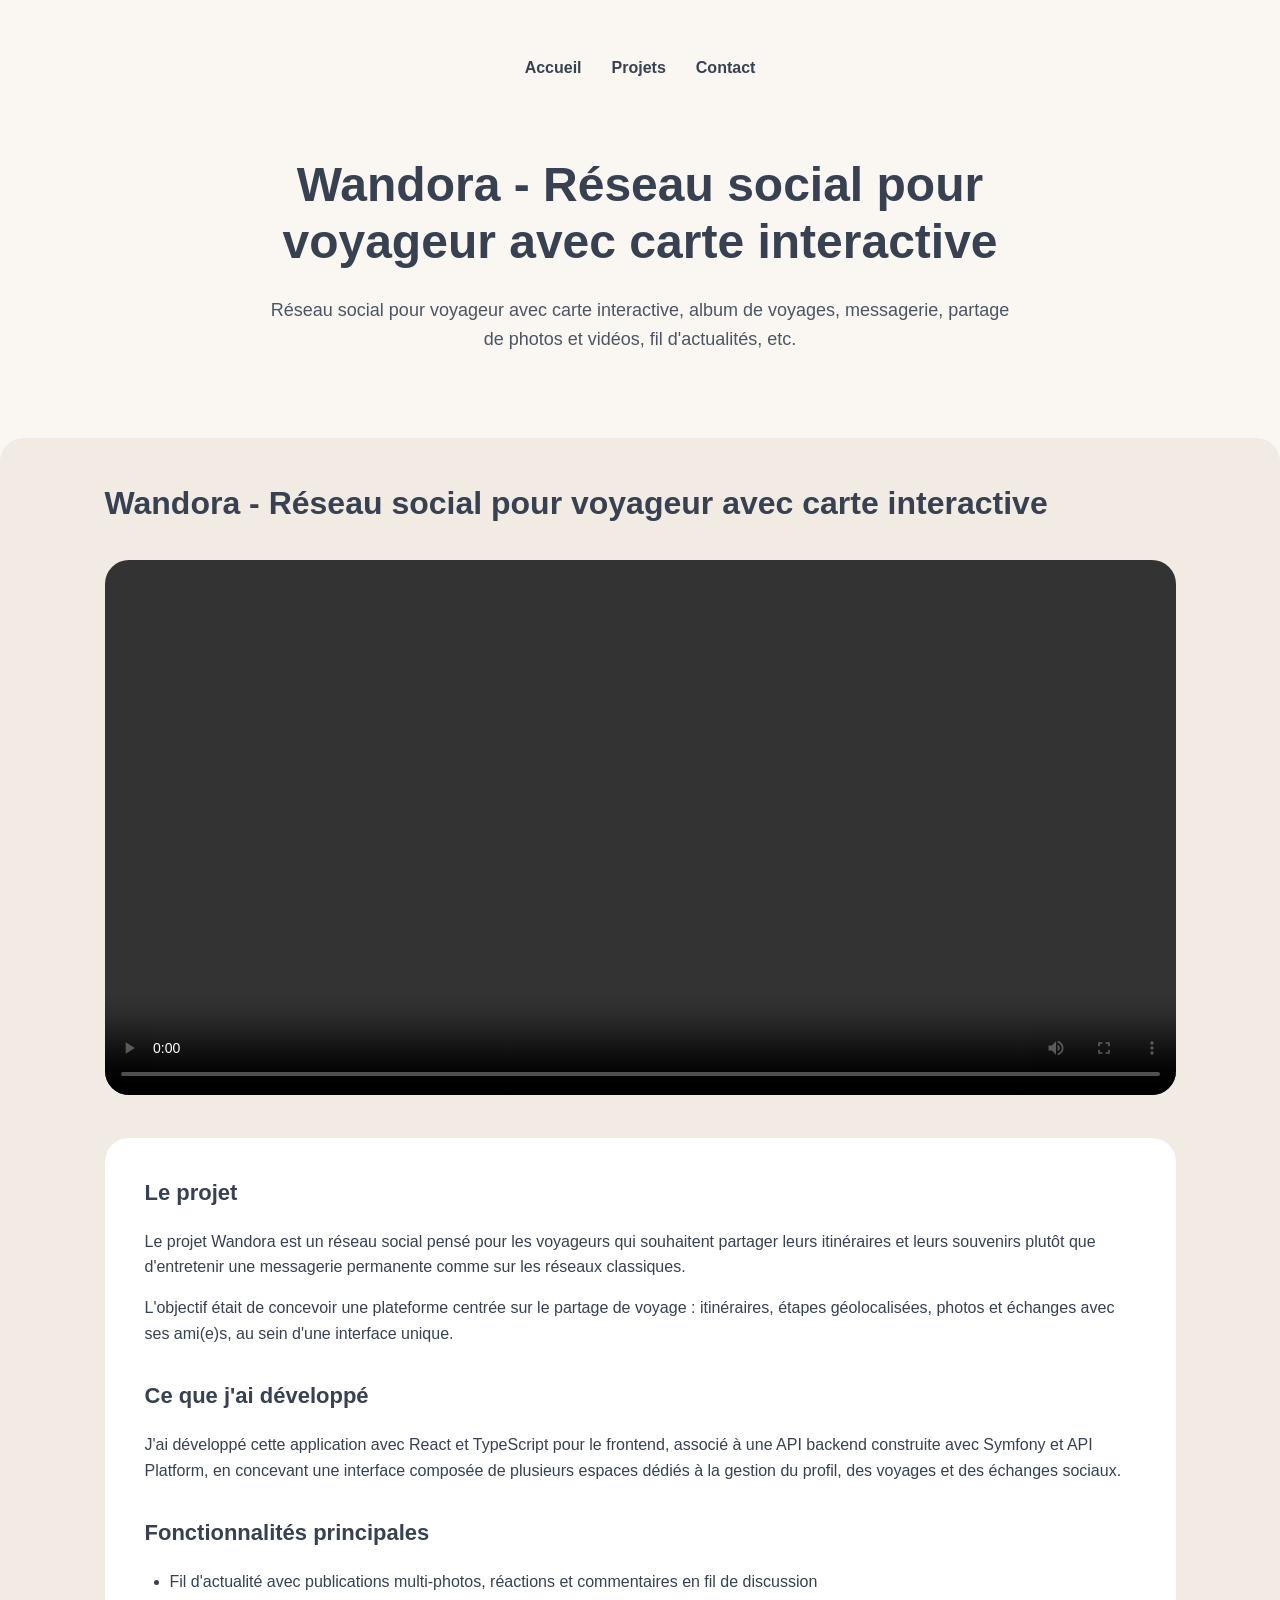
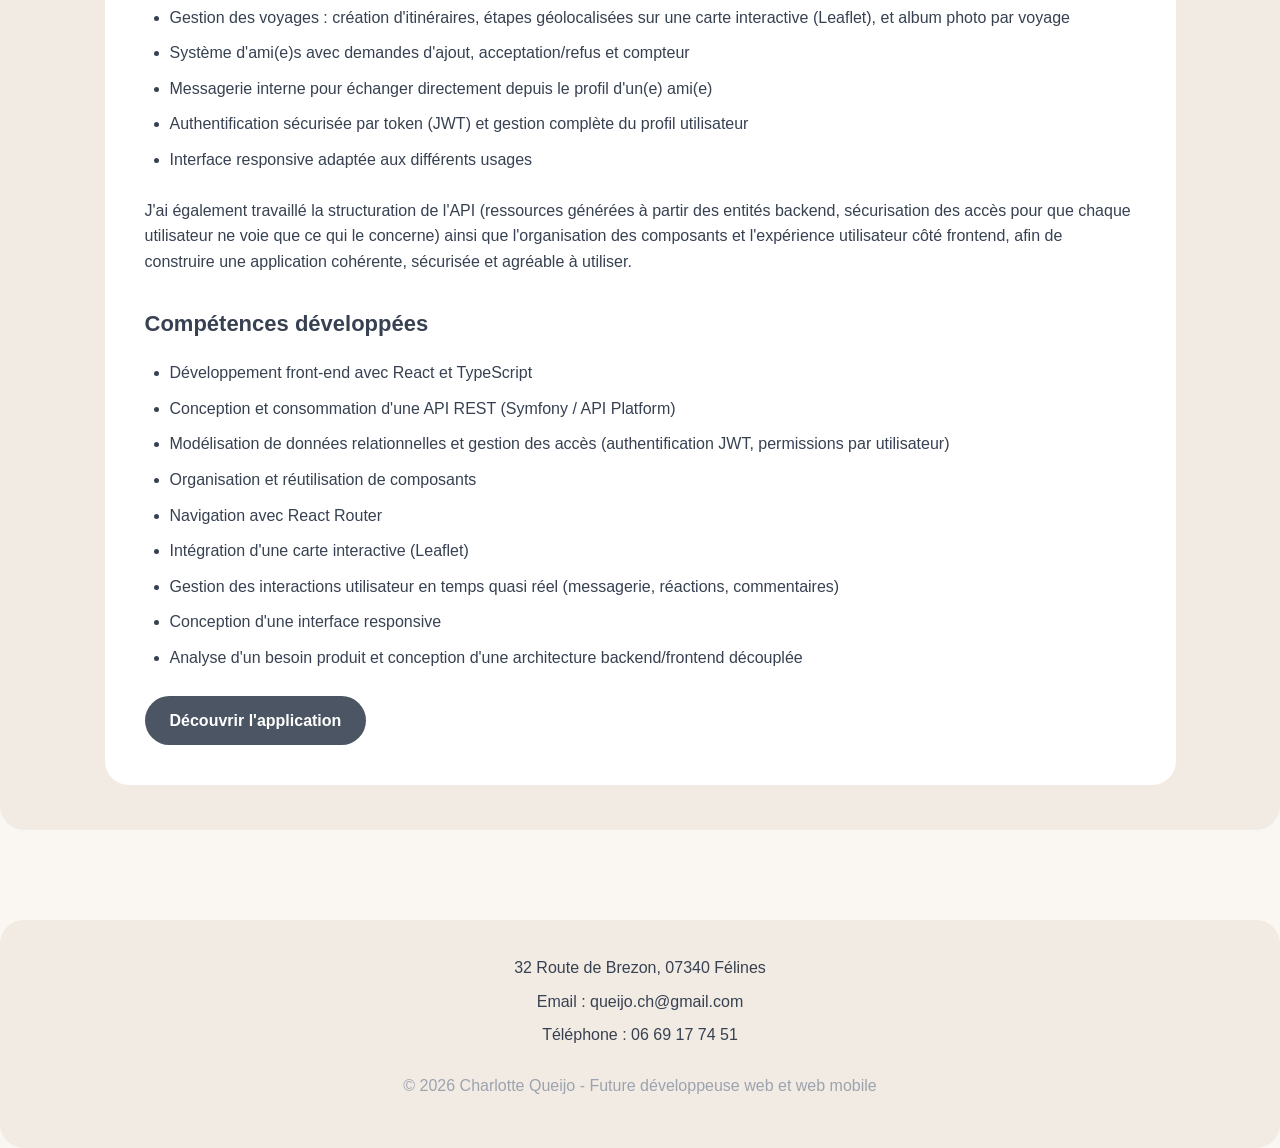
==== wandora.html @ db2d0ba2 "Ajout des projets Wandora, Nomadly, Tech&Dev + corrections CSS, modification README" ====
<!doctype html>

<html lang="fr">
  <head>
    <meta charset="UTF-8" />

    <meta name="viewport" content="width=device-width, initial-scale=1.0" />

    <title>
      Wandora - Réseau social pour voyageur avec carte interactive | Charlotte Queijo
    </title>

    <link rel="stylesheet" href="css/style.css" />
  </head>

  <body>
    <header>
      <div class="container">
        <nav>
          <a href="index.html">Accueil</a>

          <a href="index.html#projets">Projets</a>

          <a href="#contact">Contact</a>
        </nav>

        <h1>Wandora - Réseau social pour voyageur avec carte interactive</h1>

        <p>
          Réseau social pour voyageur avec carte interactive, album de voyages, messagerie, partage de photos et vidéos, fil d'actualités, etc.
        </p>
      </div>
    </header>

    <main>
      <section class="article-projets">
        <div class="container">
          <h2>Wandora - Réseau social pour voyageur avec carte interactive</h2>

          <!-- DÉMONSTRATION VIDÉO -->

          <div class="article-video">
            <video controls>
              <source src="videos/wandora.mp4" type="video/mp4" />

              Votre navigateur ne supporte pas la lecture de cette vidéo.
            </video>
          </div>

          <div class="article-content">
            <h3>Le projet</h3>

            <p>
             Le projet Wandora est un réseau social pensé pour les voyageurs qui souhaitent partager leurs itinéraires et leurs souvenirs plutôt que d'entretenir une messagerie permanente comme sur les réseaux classiques.
            </p>

            <p>
             L'objectif était de concevoir une plateforme centrée sur le partage de voyage : itinéraires, étapes géolocalisées, photos et échanges avec ses ami(e)s, au sein d'une interface unique.
            </p>

            <h3>Ce que j'ai développé</h3>

            <p>
             J'ai développé cette application avec React et TypeScript pour le frontend, associé à une API backend construite avec Symfony et API Platform, en concevant une interface composée de plusieurs espaces dédiés à la gestion du profil, des voyages et des échanges sociaux. </p>

            <h3>Fonctionnalités principales</h3>

            <ul>
              <li>Fil d'actualité avec publications multi-photos, réactions et commentaires en fil de discussion</li>

              <li>
                Gestion des voyages : création d'itinéraires, étapes géolocalisées sur une carte interactive (Leaflet), et album photo par voyage
              </li>

              <li>Système d'ami(e)s avec demandes d'ajout, acceptation/refus et compteur</li>

              <li>
                Messagerie interne pour échanger directement depuis le profil d'un(e) ami(e)
              </li>

              <li>
                Authentification sécurisée par token (JWT) et gestion complète du profil utilisateur
              </li>

              <li>Interface responsive adaptée aux différents usages</li>
            </ul>

            <p>
              J'ai également travaillé la structuration de l'API (ressources générées à partir des entités backend, sécurisation des accès pour que chaque utilisateur ne voie que ce qui le concerne) ainsi que l'organisation des composants et l'expérience utilisateur côté frontend, afin de construire une application cohérente, sécurisée et agréable à utiliser.</p>

            <h3>Compétences développées</h3>

            <ul>
              <li>Développement front-end avec React et TypeScript</li>

              <li>Conception et consommation d'une API REST (Symfony / API Platform)</li>

              <li>Modélisation de données relationnelles et gestion des accès (authentification JWT, permissions par utilisateur)</li>

              <li>Organisation et réutilisation de composants</li>

              <li>Navigation avec React Router</li>

              <li>
                Intégration d'une carte interactive (Leaflet)
              </li>

              <li>Gestion des interactions utilisateur en temps quasi réel (messagerie, réactions, commentaires)</li>

              <li>Conception d'une interface responsive</li>

              <li>Analyse d'un besoin produit et conception d'une architecture backend/frontend découplée</li>
            </ul>

            <a
              href="https://github.com/queijoch-max/Wandora"
              class="button"
              target="_blank"
              rel="noopener noreferrer"
            >
              Découvrir l'application
            </a>
          </div>
        </div>
      </section>
    </main>

    <footer id="contact">
      <div class="footer-contact">
        <p>32 Route de Brezon, 07340 Félines</p>

        <p>Email : queijo.ch@gmail.com</p>

        <p>Téléphone : 06 69 17 74 51</p>
      </div>

      <div class="footer-info">
        <p>© 2026 Charlotte Queijo - Future développeuse web et web mobile</p>
      </div>
    </footer>

    <script src="js/script.js"></script>
  </body>
</html>
---- css/style.css ----
/* ==============================
   VARIABLES - BEIGE MODERNE
============================== */

:root {
  --background: #faf7f2;

  --section: #f1ebe3;

  --card: #ffffff;

  --primary: #4b5563;

  --accent: #c08457;

  --secondary: #9ca3af;

  --text: #374151;

  --border: #e5ddd3;

  --radius: 24px;

  --shadow: 0 10px 30px rgba(75, 85, 99, 0.12);
}

/* ==============================
   RESET
============================== */

* {
  margin: 0;

  padding: 0;

  box-sizing: border-box;
}

html {
  scroll-behavior: smooth;
}

body {
  font-family: "Inter", Arial, sans-serif;

  background: var(--background);

  color: var(--text);

  line-height: 1.6;

  font-size: 16px;
}

/* ==============================
   GLOBAL
============================== */

.container {
  width: 90%;

  max-width: 1200px;

  margin: auto;
}

main {
  padding: 40px 0;
}

img {
  max-width: 100%;

  display: block;
}

/* ==============================
   TITRES
============================== */

h1 {
  font-size: 48px;

  font-weight: 800;

  line-height: 1.2;

  color: var(--text);

  margin-bottom: 25px;
}

h2 {
  font-size: 32px;

  font-weight: 700;

  line-height: 1.3;

  color: var(--text);

  margin-bottom: 25px;
}

h3 {
  font-size: 22px;

  font-weight: 700;

  line-height: 1.4;

  color: var(--text);

  margin-bottom: 15px;
}

h4 {
  font-size: 14px;

  font-weight: 600;

  color: var(--accent);

  margin-bottom: 15px;
}

/* ==============================
   TEXTE
============================== */

p {
  margin-bottom: 15px;
}

/* ==============================
   TITRES DE SECTIONS CENTRÉS
============================== */

.section > h2,
.section-cartes > h2,
.article-projets > h2 {
  text-align: center;
}

/* Sous-titres d'introduction des sections */

.section > h3,
.section-cartes > h3 {
  text-align: center;

  max-width: 750px;

  margin-left: auto;

  margin-right: auto;
}

/* ==============================
   TITRES HEADER
============================== */

header h1 {
  max-width: 900px;
}

header h5 {
  font-size: 14px;

  font-weight: 700;

  letter-spacing: 1px;

  text-transform: uppercase;

  color: var(--secondary);

  margin-bottom: 20px;
}

/* Texte justifié de la présentation */

.section p {
  text-align: justify;
}

/* ==============================
   LIENS
============================== */

a {
  text-decoration: none;

  color: var(--text);

  transition: 0.3s;
}

a:hover {
  color: var(--accent);
}

/* ==============================
   NAVIGATION
============================== */

nav {
  display: flex;

  gap: 30px;

  padding: 25px 0;

  margin-bottom: 50px;
}

nav a {
  font-weight: 600;
}

/* ==============================
   HEADER
============================== */

header {
  padding: 30px 0;
}

header p {
  max-width: 750px;

  font-size: 18px;

  color: #4b5563;
}

header h5 {
  font-size: 14px;

  letter-spacing: 1px;

  text-transform: uppercase;

  color: var(--secondary);

  margin-bottom: 20px;
}

.hero-actions {
  margin: 20px 0 35px;
}

/* ==============================
   SECTIONS
============================== */

.section {
  background: var(--section);

  border-radius: var(--radius);

  padding: 45px;

  margin: 40px 0;
}

/* ==============================
   COMPETENCES / SKILLS
============================== */

.skills {
  display: flex;

  flex-wrap: wrap;

  justify-content: center;

  align-items: center;

  gap: 12px;

  width: 100%;

  margin: 25px auto 0;
}

.skill {
  background: var(--card);

  border: 1px solid var(--border);

  color: var(--text);

  padding: 10px 20px;

  border-radius: 50px;

  font-size: 14px;

  font-weight: 600;

  transition: 0.3s;
}

.skill:hover {
  background: var(--accent);

  color: white;

  transform: translateY(-3px);
}
/* ==============================
   CARTES PROJETS
============================== */

.section-cartes {
  background: var(--section);

  border-radius: var(--radius);

  padding: 45px;
}

.grille-cartes {
  display: grid;

  grid-template-columns: repeat(2, 1fr);

  gap: 30px;
}

.carte {
  background: var(--card);

  border-radius: var(--radius);

  overflow: hidden;

  box-shadow: var(--shadow);

  transition: 0.3s;
}

.carte:hover {
  transform: translateY(-8px);
}

.carte-image {
  width: 100%;

  height: 230px;

  object-fit: cover;
}

.carte h3 {
  margin: 25px 30px 10px;
}

.carte h4 {
  margin: 0 30px 15px;
}

.carte p {
  margin: 0 30px 20px;

  color: #4b5563;
}

.carte .button {
  margin: 0 30px 30px;
}

/* ==============================
   PAGES PROJETS
============================== */

.article-projets {
  background: var(--section);

  border-radius: var(--radius);

  padding: 45px;
}

.article-video {
  margin: 35px 0;
}

.article-video video {
  width: 100%;

  max-height: 600px;

  border-radius: var(--radius);
}

.article-content {
  background: var(--card);

  padding: 40px;

  border-radius: var(--radius);
}

.article-content h3 {
  margin-top: 35px;

  margin-bottom: 20px;
}

.article-content h3:first-child {
  margin-top: 0;
}

.article-content ul {
  margin: 20px 0 25px 25px;
}

.article-content li {
  margin-bottom: 10px;
}

/* ==============================
   BOUTONS
============================== */

.button {
  display: inline-block;

  padding: 12px 25px;

  background: var(--primary);

  color: white;

  border-radius: 50px;

  font-weight: 600;

  transition: 0.3s;
}

.button:hover {
  background: var(--accent);

  color: white;

  transform: translateY(-3px);
}

/* ==============================
   FOOTER
============================== */

footer {
  background: var(--section);

  border-radius: var(--radius);

  padding: 35px;

  margin-top: 50px;

  text-align: center;
}

.footer-contact p {
  margin-bottom: 8px;
}

.footer-info {
  margin-top: 25px;

  color: var(--secondary);
}

/* ==============================
   RESPONSIVE
============================== */

@media (max-width: 900px) {
  h1 {
    font-size: 36px;
  }

  h2 {
    font-size: 28px;
  }

  .grille-cartes {
    grid-template-columns: 1fr;
  }
}

@media (max-width: 600px) {
  .section,
  .section-cartes,
  .article-projets {
    padding: 25px;
  }

  .article-content {
    padding: 25px;
  }

  nav {
    flex-direction: column;

    gap: 15px;
  }

  .carte-image {
    height: 180px;
  }
}
/* ==============================
   HEADER ACCUEIL
============================== */

header .container {
  text-align: center;
}

header h1 {
  max-width: 900px;
  margin-left: auto;
  margin-right: auto;
}

header p {
  max-width: 750px;
  margin-left: auto;
  margin-right: auto;
}

header nav {
  justify-content: center;
}

header h5 {
  text-align: center;
}
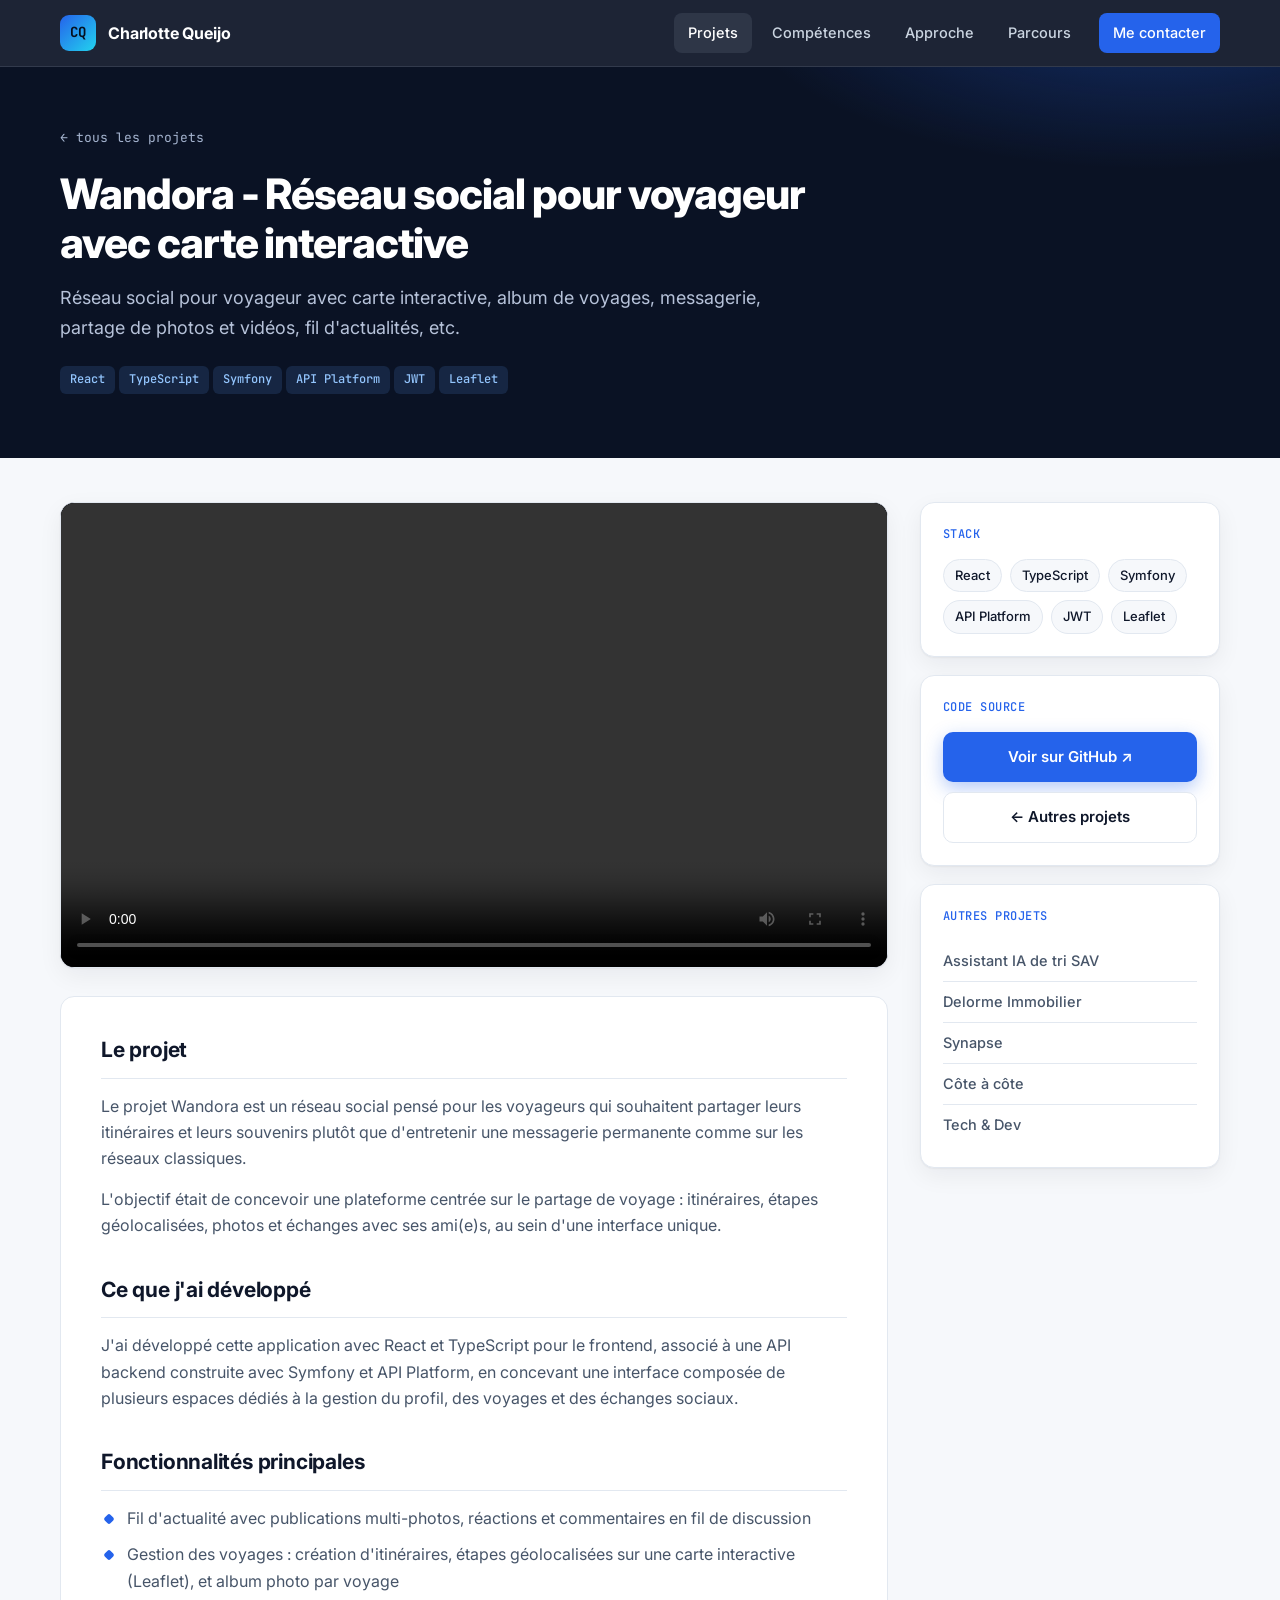
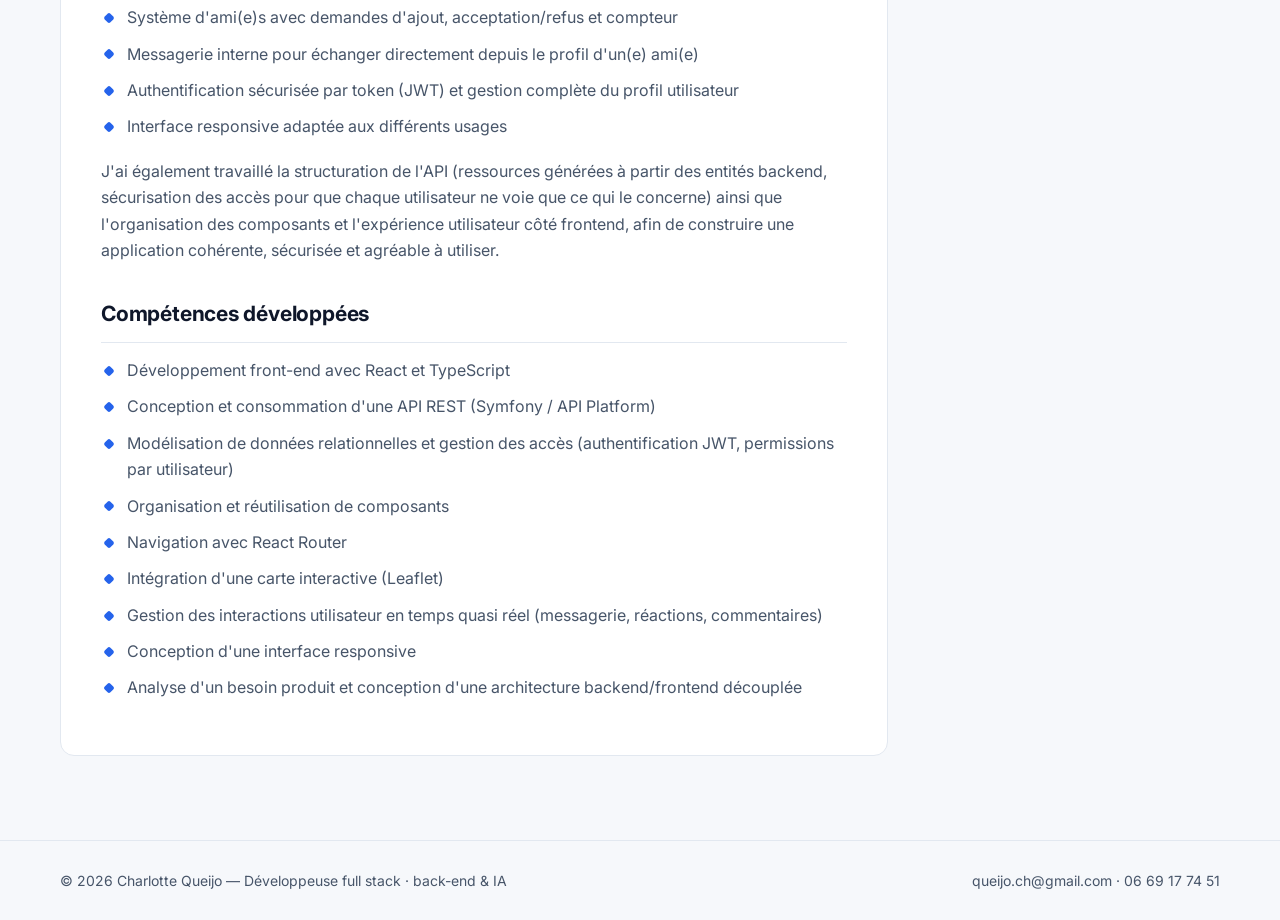
==== commit 011e834c: "portfolio a jour + disign modifier" ====
--- a/wandora.html
+++ b/wandora.html
@@ -3,51 +3,56 @@
 <html lang="fr">
   <head>
     <meta charset="UTF-8" />
-
     <meta name="viewport" content="width=device-width, initial-scale=1.0" />
-
-    <title>
-      Wandora - Réseau social pour voyageur avec carte interactive | Charlotte Queijo
-    </title>
-
+    <meta name="theme-color" content="#0a1224" />
+    <link rel="preconnect" href="https://fonts.googleapis.com" />
+    <link rel="preconnect" href="https://fonts.gstatic.com" crossorigin />
+    <link
+      href="https://fonts.googleapis.com/css2?family=Inter:wght@400;500;600;700;800&family=JetBrains+Mono:wght@400;500;700&display=swap"
+      rel="stylesheet"
+    />
     <link rel="stylesheet" href="css/style.css" />
+    <title>Wandora - Réseau social pour voyageur avec carte interactive | Charlotte Queijo</title>
   </head>
 
   <body>
-    <header>
+    <header class="topbar">
       <div class="container">
-        <nav>
-          <a href="index.html">Accueil</a>
-
-          <a href="index.html#projets">Projets</a>
-
-          <a href="#contact">Contact</a>
+        <a href="index.html" class="brand" aria-label="Charlotte Queijo, accueil">
+          <span class="brand-mark">CQ</span>
+          <span>Charlotte Queijo</span>
+        </a>
+        <button class="nav-toggle" aria-label="Ouvrir le menu" aria-expanded="false" aria-controls="menu">☰</button>
+        <nav class="nav-links" id="menu" aria-label="Navigation principale">
+          <a href="index.html#projets" class="active">Projets</a>
+          <a href="index.html#competences">Compétences</a>
+          <a href="index.html#approche">Approche</a>
+          <a href="index.html#parcours">Parcours</a>
+          <a href="index.html#contact" class="nav-cta">Me contacter</a>
         </nav>
-
-        <h1>Wandora - Réseau social pour voyageur avec carte interactive</h1>
-
-        <p>
-          Réseau social pour voyageur avec carte interactive, album de voyages, messagerie, partage de photos et vidéos, fil d'actualités, etc.
-        </p>
       </div>
     </header>
 
+    <div class="page-head">
+      <div class="container">
+        <a href="index.html#projets" class="back-link">← tous les projets</a>
+        <h1>Wandora - Réseau social pour voyageur avec carte interactive</h1>
+        <p class="lead">Réseau social pour voyageur avec carte interactive, album de voyages, messagerie, partage de photos et vidéos, fil d'actualités, etc.</p>
+        <div><span class="tag">React</span> <span class="tag">TypeScript</span> <span class="tag">Symfony</span> <span class="tag">API Platform</span> <span class="tag">JWT</span> <span class="tag">Leaflet</span> </div>
+      </div>
+    </div>
+
     <main>
-      <section class="article-projets">
-        <div class="container">
-          <h2>Wandora - Réseau social pour voyageur avec carte interactive</h2>
-
-          <!-- DÉMONSTRATION VIDÉO -->
-
-          <div class="article-video">
-            <video controls>
+      <div class="container detail">
+        <article>
+          <div class="video-frame">
+            <video controls preload="metadata">
               <source src="videos/wandora.mp4" type="video/mp4" />
-
               Votre navigateur ne supporte pas la lecture de cette vidéo.
             </video>
           </div>
 
-          <div class="article-content">
+          <div class="prose">
             <h3>Le projet</h3>
 
             <p>
@@ -112,30 +117,33 @@
               <li>Analyse d'un besoin produit et conception d'une architecture backend/frontend découplée</li>
             </ul>
 
-            <a
-              href="https://github.com/queijoch-max/Wandora"
-              class="button"
-              target="_blank"
-              rel="noopener noreferrer"
-            >
-              Découvrir l'application
-            </a>
+            
+          
           </div>
-        </div>
-      </section>
+        </article>
+
+        <aside class="side">
+          <div class="side-card">
+            <h4>Stack</h4>
+            <div class="chips"><span class="chip">React</span><span class="chip">TypeScript</span><span class="chip">Symfony</span><span class="chip">API Platform</span><span class="chip">JWT</span><span class="chip">Leaflet</span></div>
+          </div>
+          <div class="side-card">
+            <h4>Code source</h4>
+            <a href="https://github.com/queijoch-max/Wandora" class="btn btn-primary" target="_blank" rel="noopener noreferrer">Voir sur GitHub ↗</a>
+            <a href="index.html#projets" class="btn btn-outline">← Autres projets</a>
+          </div>
+          <div class="side-card">
+            <h4>Autres projets</h4>
+            <ul class="more-list"><li><a href="assistant-tri.html">Assistant IA de tri SAV</a></li><li><a href="delormeimmobilier.html">Delorme Immobilier</a></li><li><a href="synapse.html">Synapse</a></li><li><a href="coteacote.html">Côte à côte</a></li><li><a href="tech-dev.html">Tech &amp; Dev</a></li></ul>
+          </div>
+        </aside>
+      </div>
     </main>
 
-    <footer id="contact">
-      <div class="footer-contact">
-        <p>32 Route de Brezon, 07340 Félines</p>
-
-        <p>Email : queijo.ch@gmail.com</p>
-
-        <p>Téléphone : 06 69 17 74 51</p>
-      </div>
-
-      <div class="footer-info">
-        <p>© 2026 Charlotte Queijo - Future développeuse web et web mobile</p>
+    <footer class="site-footer">
+      <div class="container">
+        <span>© 2026 Charlotte Queijo — Développeuse full stack · back-end &amp; IA</span>
+        <span>queijo.ch@gmail.com · 06 69 17 74 51</span>
       </div>
     </footer>
 
--- a/css/style.css
+++ b/css/style.css
@@ -1,542 +1,1205 @@
-/* ==============================
-   VARIABLES - BEIGE MODERNE
-============================== */
+/* =====================================================
+   PORTFOLIO V2 — Tech & Pro
+   Navy + bleu, typographie Inter + JetBrains Mono
+===================================================== */
 
 :root {
-  --background: #faf7f2;
-
-  --section: #f1ebe3;
-
-  --card: #ffffff;
-
-  --primary: #4b5563;
-
-  --accent: #c08457;
-
-  --secondary: #9ca3af;
-
-  --text: #374151;
-
-  --border: #e5ddd3;
-
-  --radius: 24px;
-
-  --shadow: 0 10px 30px rgba(75, 85, 99, 0.12);
-}
-
-/* ==============================
-   RESET
-============================== */
-
-* {
+  --bg: #f6f8fb;
+  --surface: #ffffff;
+  --ink: #0f172a;
+  --muted: #475569;
+  --line: #e2e8f0;
+
+  --navy: #0a1224;
+  --navy-2: #111c36;
+  --navy-line: rgba(148, 163, 184, 0.18);
+
+  --accent: #2563eb;
+  --accent-soft: #e8efff;
+  --accent-light: #60a5fa;
+  --cyan: #22d3ee;
+  --ok: #10b981;
+
+  --radius: 14px;
+  --radius-sm: 8px;
+  --shadow: 0 1px 2px rgba(15, 23, 42, 0.05), 0 8px 24px rgba(15, 23, 42, 0.06);
+  --shadow-hover: 0 2px 4px rgba(15, 23, 42, 0.06), 0 16px 36px rgba(37, 99, 235, 0.14);
+
+  --mono: "JetBrains Mono", ui-monospace, "SF Mono", Menlo, Consolas, monospace;
+}
+
+/* ---------- Reset ---------- */
+
+*,
+*::before,
+*::after {
   margin: 0;
-
   padding: 0;
-
   box-sizing: border-box;
 }
 
 html {
   scroll-behavior: smooth;
+  scroll-padding-top: 84px;
 }
 
 body {
-  font-family: "Inter", Arial, sans-serif;
-
-  background: var(--background);
-
-  color: var(--text);
-
-  line-height: 1.6;
-
+  font-family: "Inter", system-ui, -apple-system, Arial, sans-serif;
+  background: var(--bg);
+  color: var(--ink);
+  line-height: 1.65;
   font-size: 16px;
-}
-
-/* ==============================
-   GLOBAL
-============================== */
+  -webkit-font-smoothing: antialiased;
+}
+
+img,
+video {
+  max-width: 100%;
+  display: block;
+}
+
+a {
+  color: inherit;
+  text-decoration: none;
+}
+
+ul {
+  list-style: none;
+}
 
 .container {
-  width: 90%;
-
-  max-width: 1200px;
-
-  margin: auto;
-}
-
-main {
-  padding: 40px 0;
-}
-
-img {
+  width: 92%;
+  max-width: 1160px;
+  margin: 0 auto;
+}
+
+.skip-link {
+  position: absolute;
+  left: -999px;
+  top: 8px;
+  background: var(--accent);
+  color: #fff;
+  padding: 10px 16px;
+  border-radius: var(--radius-sm);
+  z-index: 100;
+}
+
+.skip-link:focus {
+  left: 8px;
+}
+
+:focus-visible {
+  outline: 3px solid var(--accent-light);
+  outline-offset: 3px;
+  border-radius: 4px;
+}
+
+/* ---------- Boutons & tags ---------- */
+
+.btn {
+  display: inline-flex;
+  align-items: center;
+  gap: 8px;
+  padding: 12px 22px;
+  border-radius: 10px;
+  font-weight: 600;
+  font-size: 15px;
+  border: 1px solid transparent;
+  cursor: pointer;
+  transition: transform 0.2s, background 0.2s, border-color 0.2s, box-shadow 0.2s;
+}
+
+.btn:hover {
+  transform: translateY(-2px);
+}
+
+.btn-primary {
+  background: var(--accent);
+  color: #fff;
+  box-shadow: 0 6px 18px rgba(37, 99, 235, 0.35);
+}
+
+.btn-primary:hover {
+  background: #1d4ed8;
+}
+
+.btn-ghost {
+  background: transparent;
+  color: #e2e8f0;
+  border-color: rgba(226, 232, 240, 0.28);
+}
+
+.btn-ghost:hover {
+  border-color: var(--accent-light);
+  color: #fff;
+}
+
+.btn-outline {
+  background: var(--surface);
+  color: var(--ink);
+  border-color: var(--line);
+}
+
+.btn-outline:hover {
+  border-color: var(--accent);
+  color: var(--accent);
+}
+
+.tag {
+  display: inline-block;
+  font-family: var(--mono);
+  font-size: 12px;
+  font-weight: 500;
+  padding: 4px 10px;
+  border-radius: 6px;
+  background: var(--accent-soft);
+  color: #1d4ed8;
+}
+
+.tag-ia {
+  background: #ecfdf5;
+  color: #047857;
+}
+
+/* ---------- Navigation ---------- */
+
+.topbar {
+  position: sticky;
+  top: 0;
+  z-index: 50;
+  background: rgba(10, 18, 36, 0.92);
+  backdrop-filter: blur(10px);
+  -webkit-backdrop-filter: blur(10px);
+  border-bottom: 1px solid var(--navy-line);
+}
+
+.topbar .container {
+  display: flex;
+  align-items: center;
+  justify-content: space-between;
+  height: 66px;
+}
+
+.brand {
+  display: flex;
+  align-items: center;
+  gap: 12px;
+  color: #fff;
+  font-weight: 700;
+  letter-spacing: -0.01em;
+}
+
+.brand-mark {
+  display: grid;
+  place-items: center;
+  width: 36px;
+  height: 36px;
+  border-radius: 9px;
+  background: linear-gradient(135deg, var(--accent), var(--cyan));
+  font-family: var(--mono);
+  font-size: 14px;
+  font-weight: 700;
+  color: #06101f;
+}
+
+.nav-links {
+  display: flex;
+  align-items: center;
+  gap: 6px;
+}
+
+.nav-links a {
+  color: #cbd5e1;
+  font-size: 14.5px;
+  font-weight: 500;
+  padding: 8px 14px;
+  border-radius: 8px;
+  transition: color 0.2s, background 0.2s;
+}
+
+.nav-links a:hover,
+.nav-links a.active {
+  color: #fff;
+  background: rgba(148, 163, 184, 0.14);
+}
+
+.nav-links .nav-cta {
+  background: var(--accent);
+  color: #fff;
+  margin-left: 8px;
+}
+
+.nav-links .nav-cta:hover {
+  background: #1d4ed8;
+}
+
+.nav-toggle {
+  display: none;
+  background: none;
+  border: 1px solid var(--navy-line);
+  color: #fff;
+  width: 42px;
+  height: 42px;
+  border-radius: 10px;
+  font-size: 20px;
+  cursor: pointer;
+}
+
+/* ---------- Hero ---------- */
+
+.hero {
+  position: relative;
+  background:
+    radial-gradient(900px 420px at 85% -10%, rgba(37, 99, 235, 0.35), transparent 60%),
+    radial-gradient(600px 300px at 0% 100%, rgba(34, 211, 238, 0.12), transparent 60%),
+    var(--navy);
+  color: #fff;
+  overflow: hidden;
+  padding: 84px 0 150px;
+}
+
+.hero::before {
+  content: "";
+  position: absolute;
+  inset: 0;
+  background-image:
+    linear-gradient(var(--navy-line) 1px, transparent 1px),
+    linear-gradient(90deg, var(--navy-line) 1px, transparent 1px);
+  background-size: 56px 56px;
+  mask-image: radial-gradient(ellipse at 70% 30%, #000 0%, transparent 70%);
+  -webkit-mask-image: radial-gradient(ellipse at 70% 30%, #000 0%, transparent 70%);
+  opacity: 0.55;
+}
+
+.hero .container {
+  position: relative;
+  display: grid;
+  grid-template-columns: 1.15fr 0.85fr;
+  gap: 56px;
+  align-items: center;
+}
+
+.eyebrow {
+  display: inline-flex;
+  align-items: center;
+  gap: 10px;
+  font-family: var(--mono);
+  font-size: 13px;
+  color: #a5b4cf;
+  background: rgba(148, 163, 184, 0.1);
+  border: 1px solid var(--navy-line);
+  padding: 7px 14px;
+  border-radius: 999px;
+  margin-bottom: 26px;
+}
+
+.dot {
+  width: 8px;
+  height: 8px;
+  border-radius: 50%;
+  background: var(--ok);
+  box-shadow: 0 0 0 4px rgba(16, 185, 129, 0.2);
+}
+
+.hero h1 {
+  font-size: clamp(34px, 5vw, 56px);
+  line-height: 1.1;
+  font-weight: 800;
+  letter-spacing: -0.03em;
+  margin-bottom: 22px;
+}
+
+.hero h1 .grad {
+  background: linear-gradient(90deg, var(--accent-light), var(--cyan));
+  -webkit-background-clip: text;
+  background-clip: text;
+  color: transparent;
+}
+
+.hero .lead {
+  font-size: 18px;
+  color: #b6c2d9;
+  max-width: 560px;
+  margin-bottom: 32px;
+}
+
+.hero-actions {
+  display: flex;
+  flex-wrap: wrap;
+  gap: 12px;
+  margin-bottom: 36px;
+}
+
+.trust-row {
+  display: flex;
+  flex-wrap: wrap;
+  gap: 10px 22px;
+  font-size: 13.5px;
+  color: #94a3b8;
+}
+
+.trust-row span {
+  display: inline-flex;
+  align-items: center;
+  gap: 8px;
+}
+
+.trust-row span::before {
+  content: "✓";
+  color: var(--ok);
+  font-weight: 700;
+}
+
+/* Carte « éditeur de code » */
+
+.code-card {
+  background: #0d1730;
+  border: 1px solid var(--navy-line);
+  border-radius: var(--radius);
+  box-shadow: 0 30px 60px rgba(0, 0, 0, 0.45), 0 0 0 1px rgba(255, 255, 255, 0.02);
+  overflow: hidden;
+}
+
+.code-bar {
+  display: flex;
+  align-items: center;
+  gap: 8px;
+  padding: 12px 16px;
+  background: #0a1226;
+  border-bottom: 1px solid var(--navy-line);
+}
+
+.code-bar i {
+  width: 11px;
+  height: 11px;
+  border-radius: 50%;
+  background: #334155;
+}
+
+.code-bar i:nth-child(1) {
+  background: #ef4444;
+}
+.code-bar i:nth-child(2) {
+  background: #f59e0b;
+}
+.code-bar i:nth-child(3) {
+  background: #10b981;
+}
+
+.code-bar span {
+  margin-left: 10px;
+  font-family: var(--mono);
+  font-size: 12px;
+  color: #64748b;
+}
+
+.code-card pre {
+  padding: 22px 24px 26px;
+  font-family: var(--mono);
+  font-size: 13.5px;
+  line-height: 1.85;
+  color: #cbd5e1;
+  overflow-x: auto;
+}
+
+.c-k {
+  color: #c084fc;
+}
+.c-v {
+  color: #7dd3fc;
+}
+.c-s {
+  color: #86efac;
+}
+.c-n {
+  color: #fbbf24;
+}
+.c-c {
+  color: #64748b;
+}
+
+/* ---------- Bandeau de chiffres ---------- */
+
+.stats {
+  position: relative;
+  margin-top: -78px;
+  z-index: 2;
+}
+
+.stats-grid {
+  display: grid;
+  grid-template-columns: repeat(4, 1fr);
+  background: var(--surface);
+  border: 1px solid var(--line);
+  border-radius: var(--radius);
+  box-shadow: var(--shadow);
+}
+
+.stat {
+  padding: 26px 28px;
+  border-right: 1px solid var(--line);
+}
+
+.stat:last-child {
+  border-right: none;
+}
+
+.stat strong {
+  display: block;
+  font-size: 34px;
+  line-height: 1.1;
+  font-weight: 800;
+  letter-spacing: -0.02em;
+  color: var(--accent);
+}
+
+.stat span {
+  font-size: 14px;
+  color: var(--muted);
+}
+
+/* ---------- Sections ---------- */
+
+section {
+  padding: 84px 0 0;
+}
+
+.section-head {
+  max-width: 700px;
+  margin-bottom: 40px;
+}
+
+.kicker {
+  font-family: var(--mono);
+  font-size: 13px;
+  font-weight: 500;
+  color: var(--accent);
+  margin-bottom: 10px;
+  letter-spacing: 0.02em;
+}
+
+.section-head h2 {
+  font-size: clamp(26px, 3.4vw, 36px);
+  line-height: 1.2;
+  font-weight: 800;
+  letter-spacing: -0.025em;
+  margin-bottom: 12px;
+}
+
+.section-head p {
+  color: var(--muted);
+  font-size: 17px;
+}
+
+/* ---------- Projets ---------- */
+
+.projects-grid {
+  display: grid;
+  grid-template-columns: repeat(3, 1fr);
+  gap: 24px;
+}
+
+.project {
+  display: flex;
+  flex-direction: column;
+  background: var(--surface);
+  border: 1px solid var(--line);
+  border-radius: var(--radius);
+  overflow: hidden;
+  box-shadow: var(--shadow);
+  transition: transform 0.25s, box-shadow 0.25s, border-color 0.25s;
+}
+
+.project:hover {
+  transform: translateY(-5px);
+  box-shadow: var(--shadow-hover);
+  border-color: #bfd0f5;
+}
+
+.project-media {
+  position: relative;
+  aspect-ratio: 16 / 9;
+  background:
+    linear-gradient(135deg, #14264d, #0a1224 70%);
+  overflow: hidden;
+}
+
+.project-media::after {
+  content: attr(data-label);
+  position: absolute;
+  inset: 0;
+  display: grid;
+  place-items: center;
+  font-family: var(--mono);
+  font-size: 15px;
+  color: rgba(148, 163, 184, 0.55);
+  z-index: 0;
+}
+
+.project-media img {
+  position: relative;
+  z-index: 1;
+  width: 100%;
+  height: 100%;
+  object-fit: cover;
+  transition: transform 0.4s;
+}
+
+.project:hover .project-media img {
+  transform: scale(1.04);
+}
+
+.project-body {
+  display: flex;
+  flex-direction: column;
+  flex: 1;
+  padding: 22px 24px 24px;
+}
+
+.project-tags {
+  display: flex;
+  flex-wrap: wrap;
+  gap: 6px;
+  margin-bottom: 14px;
+}
+
+.project h3 {
+  font-size: 20px;
+  line-height: 1.3;
+  font-weight: 700;
+  letter-spacing: -0.01em;
+  margin-bottom: 8px;
+}
+
+.project p {
+  color: var(--muted);
+  font-size: 15px;
+  margin-bottom: 20px;
+}
+
+.project-links {
+  display: flex;
+  gap: 18px;
+  margin-top: auto;
+  padding-top: 16px;
+  border-top: 1px solid var(--line);
+  font-size: 14.5px;
+  font-weight: 600;
+}
+
+.project-links a {
+  color: var(--accent);
+  transition: color 0.2s;
+}
+
+.project-links a:hover {
+  color: var(--ink);
+}
+
+.project-links a.secondary {
+  color: var(--muted);
+}
+
+/* ---------- Compétences ---------- */
+
+.skills-grid {
+  display: grid;
+  grid-template-columns: repeat(4, 1fr);
+  gap: 20px;
+}
+
+.skill-card {
+  background: var(--surface);
+  border: 1px solid var(--line);
+  border-radius: var(--radius);
+  padding: 24px;
+}
+
+.skill-card .icon {
+  display: grid;
+  place-items: center;
+  width: 40px;
+  height: 40px;
+  border-radius: 10px;
+  background: var(--accent-soft);
+  color: var(--accent);
+  font-family: var(--mono);
+  font-weight: 700;
+  font-size: 14px;
+  margin-bottom: 16px;
+}
+
+.skill-card h3 {
+  font-size: 17px;
+  font-weight: 700;
+  margin-bottom: 4px;
+}
+
+.skill-card .sub {
+  font-size: 13.5px;
+  color: var(--muted);
+  margin-bottom: 16px;
+}
+
+.chips {
+  display: flex;
+  flex-wrap: wrap;
+  gap: 8px;
+}
+
+.chip {
+  font-size: 13px;
+  font-weight: 500;
+  padding: 5px 11px;
+  border-radius: 999px;
+  background: var(--bg);
+  border: 1px solid var(--line);
+  color: var(--ink);
+}
+
+/* ---------- Approche ---------- */
+
+.approach-grid {
+  display: grid;
+  grid-template-columns: repeat(2, 1fr);
+  gap: 20px;
+}
+
+.approach {
+  display: flex;
+  gap: 20px;
+  background: var(--surface);
+  border: 1px solid var(--line);
+  border-left: 4px solid var(--accent);
+  border-radius: var(--radius);
+  padding: 26px;
+}
+
+.approach .num {
+  font-family: var(--mono);
+  font-size: 13px;
+  font-weight: 700;
+  color: var(--accent);
+  padding-top: 3px;
+}
+
+.approach h3 {
+  font-size: 18px;
+  font-weight: 700;
+  margin-bottom: 6px;
+}
+
+.approach p {
+  color: var(--muted);
+  font-size: 15px;
+  margin-bottom: 10px;
+}
+
+/* ---------- Parcours ---------- */
+
+.about-grid {
+  display: grid;
+  grid-template-columns: 1.1fr 0.9fr;
+  gap: 32px;
+  align-items: start;
+}
+
+.about-text p {
+  color: var(--muted);
+  font-size: 16.5px;
+  margin-bottom: 16px;
+}
+
+.about-text p strong {
+  color: var(--ink);
+}
+
+.cert-list {
+  display: grid;
+  gap: 14px;
+}
+
+.cert {
+  display: flex;
+  align-items: center;
+  gap: 16px;
+  background: var(--surface);
+  border: 1px solid var(--line);
+  border-radius: var(--radius);
+  padding: 18px 20px;
+  box-shadow: var(--shadow);
+}
+
+.cert-badge {
+  flex: none;
+  display: grid;
+  place-items: center;
+  width: 46px;
+  height: 46px;
+  border-radius: 12px;
+  background: linear-gradient(135deg, var(--accent), #1e40af);
+  color: #fff;
+  font-size: 20px;
+}
+
+.cert strong {
+  display: block;
+  font-size: 15.5px;
+  line-height: 1.35;
+}
+
+.cert span {
+  font-size: 13.5px;
+  color: var(--muted);
+}
+
+/* ---------- Contact ---------- */
+
+.contact-card {
+  display: grid;
+  grid-template-columns: 1.1fr 0.9fr;
+  gap: 32px;
+  align-items: center;
+  background:
+    radial-gradient(500px 260px at 100% 0%, rgba(37, 99, 235, 0.4), transparent 60%),
+    var(--navy);
+  color: #fff;
+  border-radius: 20px;
+  padding: 52px;
+}
+
+.contact-card h2 {
+  font-size: clamp(26px, 3.4vw, 36px);
+  line-height: 1.2;
+  font-weight: 800;
+  letter-spacing: -0.025em;
+  margin-bottom: 12px;
+}
+
+.contact-card p {
+  color: #b6c2d9;
+  font-size: 17px;
+  margin-bottom: 26px;
+}
+
+.contact-list {
+  display: grid;
+  gap: 12px;
+}
+
+.contact-item {
+  display: flex;
+  align-items: center;
+  gap: 14px;
+  padding: 14px 18px;
+  background: rgba(148, 163, 184, 0.1);
+  border: 1px solid var(--navy-line);
+  border-radius: 12px;
+  font-size: 15px;
+  transition: border-color 0.2s, background 0.2s;
+}
+
+a.contact-item:hover {
+  border-color: var(--accent-light);
+  background: rgba(148, 163, 184, 0.16);
+}
+
+.contact-item small {
+  display: block;
+  font-family: var(--mono);
+  font-size: 11.5px;
+  color: #8190ab;
+}
+
+/* ---------- Footer ---------- */
+
+.site-footer {
+  margin-top: 84px;
+  padding: 28px 0;
+  border-top: 1px solid var(--line);
+  color: var(--muted);
+  font-size: 14px;
+}
+
+.site-footer .container {
+  display: flex;
+  justify-content: space-between;
+  flex-wrap: wrap;
+  gap: 10px;
+}
+
+/* =====================================================
+   PAGES PROJET
+===================================================== */
+
+.page-head {
+  position: relative;
+  background:
+    radial-gradient(700px 300px at 90% -20%, rgba(37, 99, 235, 0.35), transparent 60%),
+    var(--navy);
+  color: #fff;
+  padding: 56px 0 64px;
+}
+
+.back-link {
+  display: inline-block;
+  font-family: var(--mono);
+  font-size: 13px;
+  color: #a5b4cf;
+  margin-bottom: 22px;
+  transition: color 0.2s;
+}
+
+.back-link:hover {
+  color: #fff;
+}
+
+.page-head h1 {
+  font-size: clamp(28px, 4vw, 42px);
+  line-height: 1.15;
+  font-weight: 800;
+  letter-spacing: -0.025em;
+  max-width: 820px;
+  margin-bottom: 16px;
+}
+
+.page-head .lead {
+  color: #b6c2d9;
+  font-size: 18px;
+  max-width: 740px;
+  margin-bottom: 22px;
+}
+
+.page-head .tag {
+  background: rgba(96, 165, 250, 0.14);
+  color: #93c5fd;
+}
+
+.page-head .tag-ia {
+  background: rgba(16, 185, 129, 0.16);
+  color: #6ee7b7;
+}
+
+.detail {
+  display: grid;
+  grid-template-columns: minmax(0, 1fr) 300px;
+  gap: 32px;
+  align-items: start;
+  padding: 44px 0 0;
+}
+
+.video-frame {
+  background: var(--navy);
+  border-radius: var(--radius);
+  overflow: hidden;
+  margin-bottom: 28px;
+  box-shadow: var(--shadow);
+  border: 1px solid var(--line);
+  aspect-ratio: 16 / 9;
+}
+
+.video-frame video {
+  width: 100%;
+  height: 100%;
+  background: #000;
+}
+
+.prose {
+  background: var(--surface);
+  border: 1px solid var(--line);
+  border-radius: var(--radius);
+  padding: 36px 40px;
+}
+
+.prose h3 {
+  font-size: 21px;
+  font-weight: 700;
+  letter-spacing: -0.01em;
+  margin: 34px 0 14px;
+  padding-bottom: 10px;
+  border-bottom: 1px solid var(--line);
+}
+
+.prose h3:first-child {
+  margin-top: 0;
+}
+
+.prose p {
+  color: var(--muted);
+  margin-bottom: 14px;
+}
+
+.prose ul {
+  margin: 4px 0 18px;
+}
+
+.prose li {
+  position: relative;
+  padding-left: 26px;
+  margin-bottom: 10px;
+  color: var(--muted);
+}
+
+.prose li::before {
+  content: "";
+  position: absolute;
+  left: 4px;
+  top: 0.62em;
+  width: 8px;
+  height: 8px;
+  border-radius: 2px;
+  background: var(--accent);
+  transform: rotate(45deg);
+}
+
+.prose code {
+  font-family: var(--mono);
+  font-size: 0.88em;
+  background: var(--accent-soft);
+  color: #1d4ed8;
+  padding: 2px 7px;
+  border-radius: 5px;
+}
+
+.side {
+  position: sticky;
+  top: 90px;
+  display: grid;
+  gap: 18px;
+}
+
+.side-card {
+  background: var(--surface);
+  border: 1px solid var(--line);
+  border-radius: var(--radius);
+  padding: 22px;
+  box-shadow: var(--shadow);
+}
+
+.side-card h4 {
+  font-family: var(--mono);
+  font-size: 12px;
+  font-weight: 500;
+  color: var(--accent);
+  letter-spacing: 0.04em;
+  text-transform: uppercase;
+  margin-bottom: 14px;
+}
+
+.side-card .btn {
+  width: 100%;
+  justify-content: center;
+}
+
+.side-card .btn + .btn {
+  margin-top: 10px;
+}
+
+.more-list li a {
+  display: block;
+  padding: 8px 0;
+  font-size: 14.5px;
+  font-weight: 500;
+  color: var(--muted);
+  border-bottom: 1px solid var(--line);
+  transition: color 0.2s, padding-left 0.2s;
+}
+
+.more-list li:last-child a {
+  border-bottom: none;
+}
+
+.more-list li a:hover {
+  color: var(--accent);
+  padding-left: 6px;
+}
+
+/* ---------- Animations discrètes ---------- */
+
+.reveal {
+  opacity: 0;
+  transform: translateY(14px);
+  transition: opacity 0.6s ease, transform 0.6s ease;
+}
+
+.reveal.visible {
+  opacity: 1;
+  transform: none;
+}
+
+@media (prefers-reduced-motion: reduce) {
+  html {
+    scroll-behavior: auto;
+  }
+  .reveal {
+    opacity: 1;
+    transform: none;
+    transition: none;
+  }
+  .btn,
+  .project,
+  .project-media img {
+    transition: none;
+  }
+}
+
+/* ---------- Responsive ---------- */
+
+@media (max-width: 1020px) {
+  .projects-grid {
+    grid-template-columns: repeat(2, 1fr);
+  }
+  .skills-grid {
+    grid-template-columns: repeat(2, 1fr);
+  }
+  .detail {
+    grid-template-columns: 1fr;
+  }
+  .side {
+    position: static;
+  }
+}
+
+@media (max-width: 860px) {
+  .hero {
+    padding: 56px 0 130px;
+  }
+  .hero .container,
+  .about-grid,
+  .contact-card {
+    grid-template-columns: 1fr;
+  }
+  .stats-grid {
+    grid-template-columns: repeat(2, 1fr);
+  }
+  .stat:nth-child(2) {
+    border-right: none;
+  }
+  .stat:nth-child(-n + 2) {
+    border-bottom: 1px solid var(--line);
+  }
+  .approach-grid {
+    grid-template-columns: 1fr;
+  }
+  .contact-card {
+    padding: 34px 26px;
+  }
+
+  .nav-toggle {
+    display: block;
+  }
+  .nav-links {
+    display: none;
+    position: absolute;
+    top: 66px;
+    left: 0;
+    right: 0;
+    flex-direction: column;
+    align-items: stretch;
+    gap: 4px;
+    padding: 14px 4%;
+    background: var(--navy);
+    border-bottom: 1px solid var(--navy-line);
+  }
+  .nav-links.open {
+    display: flex;
+  }
+  .nav-links .nav-cta {
+    margin-left: 0;
+    text-align: center;
+  }
+}
+
+@media (max-width: 600px) {
+  section {
+    padding-top: 60px;
+  }
+  .projects-grid,
+  .skills-grid {
+    grid-template-columns: 1fr;
+  }
+  .prose {
+    padding: 24px 20px;
+  }
+  .code-card pre {
+    font-size: 12px;
+    padding: 18px;
+  }
+  .stat {
+    padding: 20px;
+  }
+  .stat strong {
+    font-size: 28px;
+  }
+}
+
+/* ---------- Correctifs mobile : les enfants de grille peuvent rétrécir ---------- */
+
+.hero .container > *,
+.about-grid > *,
+.contact-card > *,
+.detail > *,
+.projects-grid > *,
+.skills-grid > *,
+.approach-grid > * {
+  min-width: 0;
+}
+
+.eyebrow {
   max-width: 100%;
-
-  display: block;
-}
-
-/* ==============================
-   TITRES
-============================== */
-
-h1 {
-  font-size: 48px;
-
-  font-weight: 800;
-
-  line-height: 1.2;
-
-  color: var(--text);
-
-  margin-bottom: 25px;
-}
-
-h2 {
-  font-size: 32px;
-
-  font-weight: 700;
-
-  line-height: 1.3;
-
-  color: var(--text);
-
-  margin-bottom: 25px;
-}
-
-h3 {
-  font-size: 22px;
-
-  font-weight: 700;
-
-  line-height: 1.4;
-
-  color: var(--text);
-
-  margin-bottom: 15px;
-}
-
-h4 {
-  font-size: 14px;
-
-  font-weight: 600;
-
+  flex-wrap: wrap;
+}
+
+.code-card {
+  max-width: 100%;
+}
+
+.contact-item span {
+  min-width: 0;
+  overflow-wrap: anywhere;
+}
+
+body {
+  overflow-x: hidden;
+}
+
+/* ---------- Mention « principaux projets » ---------- */
+
+.projects-note {
+  display: flex;
+  align-items: center;
+  justify-content: space-between;
+  gap: 20px;
+  flex-wrap: wrap;
+  margin-top: 32px;
+  padding: 22px 28px;
+  background: var(--accent-soft);
+  border: 1px solid #c9d8fa;
+  border-radius: var(--radius);
+}
+
+.projects-note p {
+  flex: 1 1 380px;
+  margin: 0;
+  color: var(--muted);
+  font-size: 15.5px;
+}
+
+.projects-note p strong {
+  color: var(--ink);
+}
+
+/* ---------- Nature du projet (fictif, personnel…) ---------- */
+
+.project-kind {
+  font-family: var(--mono);
+  font-size: 12px;
+  color: var(--muted);
+  margin-bottom: 6px;
+  letter-spacing: 0.01em;
+}
+
+.project-kind::before {
+  content: "◆ ";
   color: var(--accent);
-
-  margin-bottom: 15px;
-}
-
-/* ==============================
-   TEXTE
-============================== */
-
-p {
-  margin-bottom: 15px;
-}
-
-/* ==============================
-   TITRES DE SECTIONS CENTRÉS
-============================== */
-
-.section > h2,
-.section-cartes > h2,
-.article-projets > h2 {
-  text-align: center;
-}
-
-/* Sous-titres d'introduction des sections */
-
-.section > h3,
-.section-cartes > h3 {
-  text-align: center;
-
-  max-width: 750px;
-
-  margin-left: auto;
-
-  margin-right: auto;
-}
-
-/* ==============================
-   TITRES HEADER
-============================== */
-
-header h1 {
-  max-width: 900px;
-}
-
-header h5 {
-  font-size: 14px;
-
-  font-weight: 700;
-
-  letter-spacing: 1px;
-
-  text-transform: uppercase;
-
-  color: var(--secondary);
-
-  margin-bottom: 20px;
-}
-
-/* Texte justifié de la présentation */
-
-.section p {
-  text-align: justify;
-}
-
-/* ==============================
-   LIENS
-============================== */
-
-a {
-  text-decoration: none;
-
-  color: var(--text);
-
-  transition: 0.3s;
-}
-
-a:hover {
-  color: var(--accent);
-}
-
-/* ==============================
-   NAVIGATION
-============================== */
-
-nav {
-  display: flex;
-
-  gap: 30px;
-
-  padding: 25px 0;
-
-  margin-bottom: 50px;
-}
-
-nav a {
-  font-weight: 600;
-}
-
-/* ==============================
-   HEADER
-============================== */
-
-header {
-  padding: 30px 0;
-}
-
-header p {
-  max-width: 750px;
-
-  font-size: 18px;
-
-  color: #4b5563;
-}
-
-header h5 {
-  font-size: 14px;
-
-  letter-spacing: 1px;
-
-  text-transform: uppercase;
-
-  color: var(--secondary);
-
-  margin-bottom: 20px;
-}
-
-.hero-actions {
-  margin: 20px 0 35px;
-}
-
-/* ==============================
-   SECTIONS
-============================== */
-
-.section {
-  background: var(--section);
-
-  border-radius: var(--radius);
-
-  padding: 45px;
-
-  margin: 40px 0;
-}
-
-/* ==============================
-   COMPETENCES / SKILLS
-============================== */
-
-.skills {
-  display: flex;
-
-  flex-wrap: wrap;
-
-  justify-content: center;
-
-  align-items: center;
-
-  gap: 12px;
-
-  width: 100%;
-
-  margin: 25px auto 0;
-}
-
-.skill {
-  background: var(--card);
-
-  border: 1px solid var(--border);
-
-  color: var(--text);
-
-  padding: 10px 20px;
-
-  border-radius: 50px;
-
-  font-size: 14px;
-
-  font-weight: 600;
-
-  transition: 0.3s;
-}
-
-.skill:hover {
-  background: var(--accent);
-
-  color: white;
-
-  transform: translateY(-3px);
-}
-/* ==============================
-   CARTES PROJETS
-============================== */
-
-.section-cartes {
-  background: var(--section);
-
-  border-radius: var(--radius);
-
-  padding: 45px;
-}
-
-.grille-cartes {
-  display: grid;
-
-  grid-template-columns: repeat(2, 1fr);
-
-  gap: 30px;
-}
-
-.carte {
-  background: var(--card);
-
-  border-radius: var(--radius);
-
-  overflow: hidden;
-
-  box-shadow: var(--shadow);
-
-  transition: 0.3s;
-}
-
-.carte:hover {
-  transform: translateY(-8px);
-}
-
-.carte-image {
-  width: 100%;
-
-  height: 230px;
-
-  object-fit: cover;
-}
-
-.carte h3 {
-  margin: 25px 30px 10px;
-}
-
-.carte h4 {
-  margin: 0 30px 15px;
-}
-
-.carte p {
-  margin: 0 30px 20px;
-
-  color: #4b5563;
-}
-
-.carte .button {
-  margin: 0 30px 30px;
-}
-
-/* ==============================
-   PAGES PROJETS
-============================== */
-
-.article-projets {
-  background: var(--section);
-
-  border-radius: var(--radius);
-
-  padding: 45px;
-}
-
-.article-video {
-  margin: 35px 0;
-}
-
-.article-video video {
-  width: 100%;
-
-  max-height: 600px;
-
-  border-radius: var(--radius);
-}
-
-.article-content {
-  background: var(--card);
-
-  padding: 40px;
-
-  border-radius: var(--radius);
-}
-
-.article-content h3 {
-  margin-top: 35px;
-
-  margin-bottom: 20px;
-}
-
-.article-content h3:first-child {
-  margin-top: 0;
-}
-
-.article-content ul {
-  margin: 20px 0 25px 25px;
-}
-
-.article-content li {
-  margin-bottom: 10px;
-}
-
-/* ==============================
-   BOUTONS
-============================== */
-
-.button {
-  display: inline-block;
-
-  padding: 12px 25px;
-
-  background: var(--primary);
-
-  color: white;
-
-  border-radius: 50px;
-
-  font-weight: 600;
-
-  transition: 0.3s;
-}
-
-.button:hover {
-  background: var(--accent);
-
-  color: white;
-
-  transform: translateY(-3px);
-}
-
-/* ==============================
-   FOOTER
-============================== */
-
-footer {
-  background: var(--section);
-
-  border-radius: var(--radius);
-
-  padding: 35px;
-
-  margin-top: 50px;
-
-  text-align: center;
-}
-
-.footer-contact p {
-  margin-bottom: 8px;
-}
-
-.footer-info {
-  margin-top: 25px;
-
-  color: var(--secondary);
-}
-
-/* ==============================
-   RESPONSIVE
-============================== */
-
-@media (max-width: 900px) {
-  h1 {
-    font-size: 36px;
-  }
-
-  h2 {
-    font-size: 28px;
-  }
-
-  .grille-cartes {
-    grid-template-columns: 1fr;
-  }
-}
-
-@media (max-width: 600px) {
-  .section,
-  .section-cartes,
-  .article-projets {
-    padding: 25px;
-  }
-
-  .article-content {
-    padding: 25px;
-  }
-
-  nav {
-    flex-direction: column;
-
-    gap: 15px;
-  }
-
-  .carte-image {
-    height: 180px;
-  }
-}
-/* ==============================
-   HEADER ACCUEIL
-============================== */
-
-header .container {
-  text-align: center;
-}
-
-header h1 {
-  max-width: 900px;
-  margin-left: auto;
-  margin-right: auto;
-}
-
-header p {
-  max-width: 750px;
-  margin-left: auto;
-  margin-right: auto;
-}
-
-header nav {
-  justify-content: center;
-}
-
-header h5 {
-  text-align: center;
-}
+}
